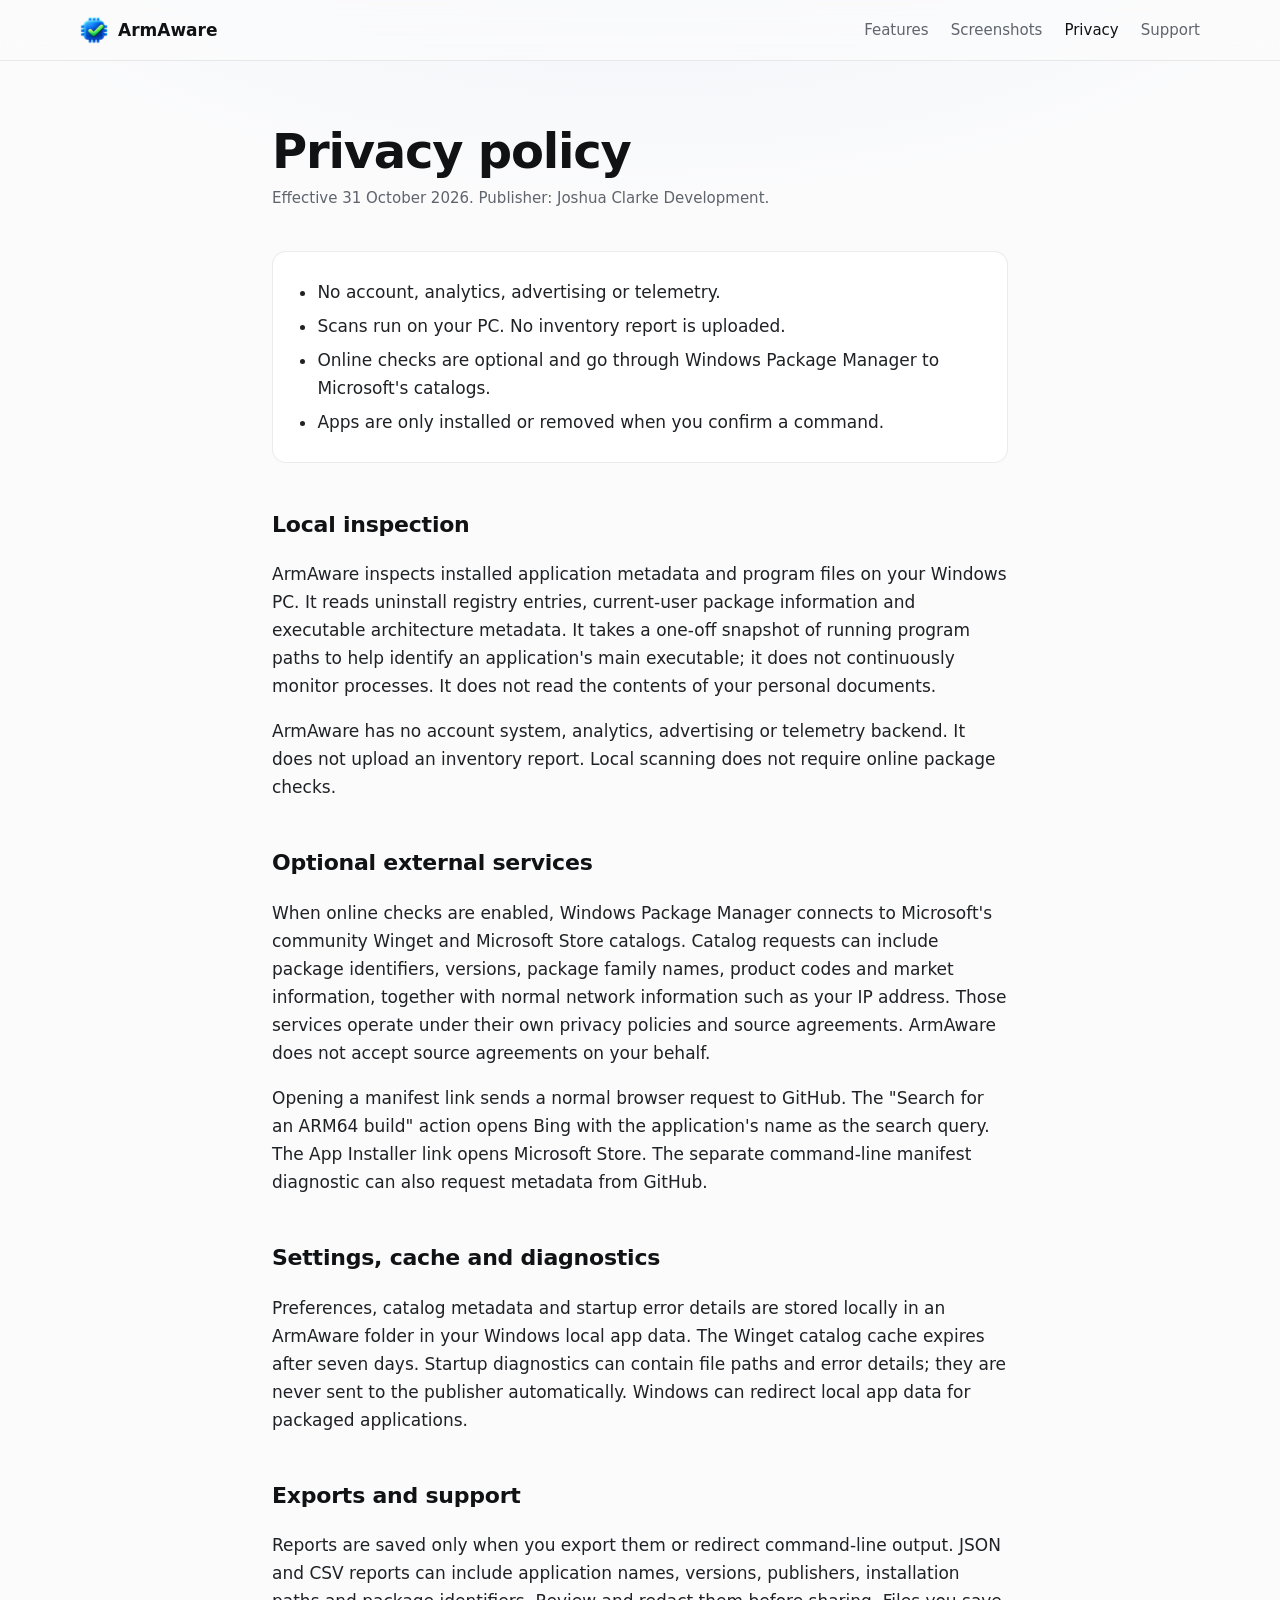
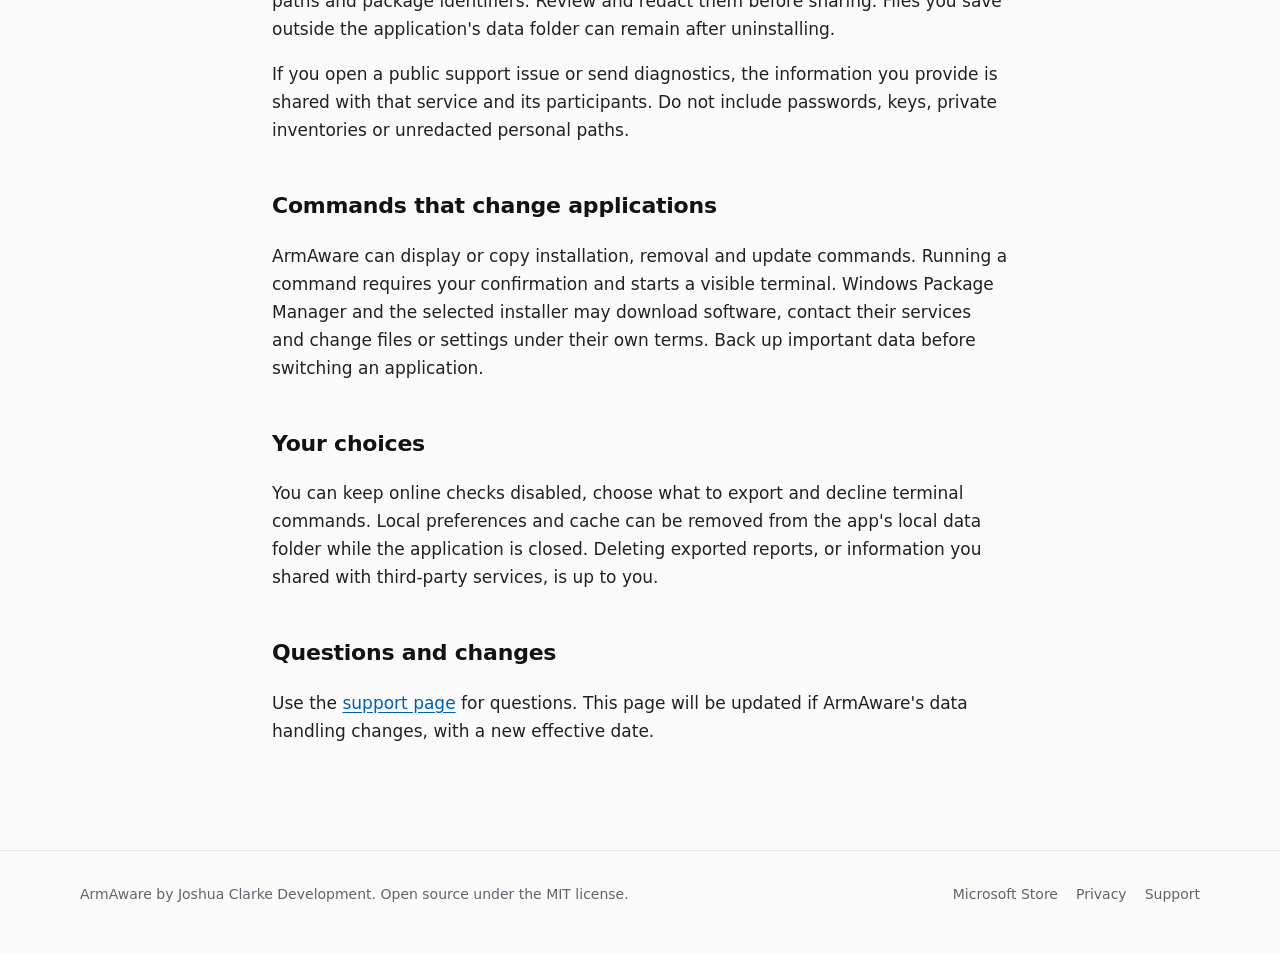
==== docs/privacy.html @ 5b1fdc79 "Initial commit" ====
<!doctype html>
<html lang="en">
<head>
<meta charset="utf-8">
<meta name="viewport" content="width=device-width, initial-scale=1">
<title>Privacy policy | ArmAware</title>
<meta name="description" content="How ArmAware handles information on your PC.">
<link rel="icon" href="img/icon.png">
<link rel="stylesheet" href="site.css">
</head>
<body>
<header class="site-header">
  <div class="wrap">
    <a class="brand" href="index.html"><img src="img/icon.png" alt="">ArmAware</a>
    <nav class="site-nav" aria-label="Main">
      <a class="hide-sm" href="index.html#features">Features</a>
      <a class="hide-sm" href="index.html#screenshots">Screenshots</a>
      <a href="privacy.html" aria-current="page">Privacy</a>
      <a href="support.html">Support</a>
    </nav>
  </div>
</header>

<main class="wrap doc">
  <h1>Privacy policy</h1>
  <p class="meta">Effective 31 October 2026. Publisher: Joshua Clarke Development.</p>

  <div class="summary">
    <ul>
      <li>No account, analytics, advertising or telemetry.</li>
      <li>Scans run on your PC. No inventory report is uploaded.</li>
      <li>Online checks are optional and go through Windows Package Manager to Microsoft's catalogs.</li>
      <li>Apps are only installed or removed when you confirm a command.</li>
    </ul>
  </div>

  <h2>Local inspection</h2>
  <p>ArmAware inspects installed application metadata and program files on your Windows PC. It reads uninstall registry entries, current-user package information and executable architecture metadata. It takes a one-off snapshot of running program paths to help identify an application's main executable; it does not continuously monitor processes. It does not read the contents of your personal documents.</p>
  <p>ArmAware has no account system, analytics, advertising or telemetry backend. It does not upload an inventory report. Local scanning does not require online package checks.</p>

  <h2>Optional external services</h2>
  <p>When online checks are enabled, Windows Package Manager connects to Microsoft's community Winget and Microsoft Store catalogs. Catalog requests can include package identifiers, versions, package family names, product codes and market information, together with normal network information such as your IP address. Those services operate under their own privacy policies and source agreements. ArmAware does not accept source agreements on your behalf.</p>
  <p>Opening a manifest link sends a normal browser request to GitHub. The "Search for an ARM64 build" action opens Bing with the application's name as the search query. The App Installer link opens Microsoft Store. The separate command-line manifest diagnostic can also request metadata from GitHub.</p>

  <h2>Settings, cache and diagnostics</h2>
  <p>Preferences, catalog metadata and startup error details are stored locally in an ArmAware folder in your Windows local app data. The Winget catalog cache expires after seven days. Startup diagnostics can contain file paths and error details; they are never sent to the publisher automatically. Windows can redirect local app data for packaged applications.</p>

  <h2>Exports and support</h2>
  <p>Reports are saved only when you export them or redirect command-line output. JSON and CSV reports can include application names, versions, publishers, installation paths and package identifiers. Review and redact them before sharing. Files you save outside the application's data folder can remain after uninstalling.</p>
  <p>If you open a public support issue or send diagnostics, the information you provide is shared with that service and its participants. Do not include passwords, keys, private inventories or unredacted personal paths.</p>

  <h2>Commands that change applications</h2>
  <p>ArmAware can display or copy installation, removal and update commands. Running a command requires your confirmation and starts a visible terminal. Windows Package Manager and the selected installer may download software, contact their services and change files or settings under their own terms. Back up important data before switching an application.</p>

  <h2>Your choices</h2>
  <p>You can keep online checks disabled, choose what to export and decline terminal commands. Local preferences and cache can be removed from the app's local data folder while the application is closed. Deleting exported reports, or information you shared with third-party services, is up to you.</p>

  <h2>Questions and changes</h2>
  <p>Use the <a href="support.html">support page</a> for questions. This page will be updated if ArmAware's data handling changes, with a new effective date.</p>
</main>

<footer class="site-footer">
  <div class="wrap">
    <span>ArmAware by Joshua Clarke Development. Open source under the MIT license.</span>
    <nav aria-label="Footer">
      <a href="https://apps.microsoft.com/detail/9N84PT3981Z1">Microsoft Store</a>
      <a href="privacy.html">Privacy</a>
      <a href="support.html">Support</a>
    </nav>
  </div>
</footer>
</body>
</html>
---- docs/site.css ----
:root {
  color-scheme: dark;
  --bg: #08090a;
  --surface: #101113;
  --raised: #16171a;
  --line: rgba(255, 255, 255, .08);
  --line-strong: rgba(255, 255, 255, .14);
  --ink: #f7f8f8;
  --muted: #8a8f98;
  --accent: #7db7ff;
  --accent-ink: #08090a;
  --native: #6ccb5f;
  --emulated: #d9a441;
  --glow: rgba(255, 255, 255, .06);
  --shadow: 0 40px 120px rgba(0, 0, 0, .7);
  --radius: 14px;
  --mono: "Cascadia Mono", "Cascadia Code", Consolas, monospace;
}

@media (prefers-color-scheme: light) {
  :root {
    color-scheme: light;
    --bg: #fbfbfc;
    --surface: #ffffff;
    --raised: #f3f4f6;
    --line: rgba(0, 0, 0, .08);
    --line-strong: rgba(0, 0, 0, .14);
    --ink: #111214;
    --muted: #5f646d;
    --accent: #005fb8;
    --accent-ink: #ffffff;
    --native: #0f7b0f;
    --emulated: #9d5d00;
    --glow: rgba(0, 95, 184, .06);
    --shadow: 0 30px 80px rgba(0, 0, 0, .14);
  }
}

* { box-sizing: border-box; }
html { scroll-behavior: smooth; }
body {
  margin: 0;
  background: radial-gradient(1100px 520px at 50% -160px, var(--glow), transparent 70%), var(--bg);
  color: var(--ink);
  font: 17px/1.65 "Segoe UI Variable Text", "Segoe UI", system-ui, -apple-system, sans-serif;
  -webkit-font-smoothing: antialiased;
}
img { max-width: 100%; height: auto; display: block; }
a { color: var(--accent); text-underline-offset: .2em; }
a:hover { text-decoration-thickness: 2px; }
code { font-family: var(--mono); font-size: .88em; background: var(--raised); border: 1px solid var(--line); border-radius: 6px; padding: .1em .35em; }
:focus-visible { outline: 2px solid var(--accent); outline-offset: 3px; border-radius: 6px; }

.wrap { width: min(1120px, 100% - 32px); margin-inline: auto; }

/* Header */
.site-header { position: sticky; top: 0; z-index: 10; backdrop-filter: saturate(160%) blur(14px); -webkit-backdrop-filter: saturate(160%) blur(14px);
  background: color-mix(in srgb, var(--bg) 78%, transparent); border-bottom: 1px solid var(--line); }
.site-header .wrap { display: flex; align-items: center; gap: 24px; height: 60px; }
.brand { display: inline-flex; align-items: center; gap: 10px; color: var(--ink); text-decoration: none; font-weight: 600; font-size: 17px; }
.brand img { width: 28px; height: 28px; }
.site-nav { display: flex; gap: 22px; margin-left: auto; }
.site-nav a { color: var(--muted); text-decoration: none; font-size: 15px; }
.site-nav a:hover, .site-nav a[aria-current="page"] { color: var(--ink); }

/* Buttons */
.btn { display: inline-flex; align-items: center; gap: 8px; padding: 10px 18px; border-radius: 10px; font-weight: 600; font-size: 15px; text-decoration: none;
  border: 1px solid var(--line-strong); background: var(--surface); color: var(--ink); }
.btn:hover { background: var(--raised); text-decoration: none; }
.btn-primary { background: var(--accent); border-color: transparent; color: var(--accent-ink); }
.btn-primary:hover { background: var(--accent); filter: brightness(1.08); }
.btn svg { width: 16px; height: 16px; }

/* Hero */
.hero { text-align: center; padding: 88px 0 40px; }
.eyebrow { font-family: var(--mono); font-size: 14px; color: var(--muted); margin: 0 0 18px; }
.hero h1 { font-family: "Segoe UI Variable Display", "Segoe UI", system-ui, sans-serif; font-size: clamp(40px, 7vw, 72px); line-height: 1.04;
  letter-spacing: -.03em; font-weight: 600; margin: 0 auto 20px; max-width: 14ch; }
.accent { color: var(--accent); }
.lede { color: var(--muted); font-size: clamp(18px, 2.2vw, 21px); max-width: 40rem; margin: 0 auto 32px; }
.actions { display: flex; flex-wrap: wrap; gap: 12px; justify-content: center; }
.note { color: var(--muted); font-size: 14px; margin-top: 14px; }

.shot { border-radius: var(--radius); overflow: hidden; border: 1px solid var(--line-strong); box-shadow: var(--shadow); background: #1c1c1c; }
.hero-shot { margin: 56px auto 0; max-width: 1040px; }

/* Sections */
section { padding: 72px 0; scroll-margin-top: 40px; }
.section-head { max-width: 40rem; margin-bottom: 40px; }
.section-head h2 { font-size: clamp(28px, 4vw, 40px); line-height: 1.15; letter-spacing: -.02em; font-weight: 600; margin: 0 0 12px; }
.section-head p { color: var(--muted); margin: 0; }

.statuses { display: flex; flex-wrap: wrap; gap: 10px; margin-top: 24px; }
.chip { display: inline-flex; align-items: center; gap: 8px; padding: 6px 12px; border-radius: 999px; border: 1px solid var(--line); background: var(--surface); font-size: 14px; font-weight: 500; }
.chip::before { content: ""; width: 8px; height: 8px; border-radius: 50%; background: currentColor; }

.features { display: grid; grid-template-columns: repeat(3, 1fr); gap: 16px; }
.card { background: var(--surface); border: 1px solid var(--line); border-radius: var(--radius); padding: 24px; }
.card img { width: 64px; height: 64px; margin-bottom: 14px; }
.card h3 { font-size: 18px; margin: 0 0 6px; font-weight: 600; }
.card p { color: var(--muted); margin: 0; font-size: 15.5px; }

/* Screenshot gallery */
.gallery { display: grid; gap: 56px; }
.gallery figure { margin: 0; display: grid; grid-template-columns: 1fr 1.9fr; gap: 40px; align-items: center; }
.gallery figure:nth-child(even) { grid-template-columns: 1.9fr 1fr; }
.gallery figure:nth-child(even) figcaption { order: 2; }
.gallery figcaption h3 { font-size: 22px; letter-spacing: -.01em; margin: 0 0 8px; font-weight: 600; }
.gallery figcaption p { color: var(--muted); margin: 0; }
.gallery a.shot { display: block; }

/* Steps / terminal */
.terminal { background: #0c0d0f; color: #e6e8eb; border: 1px solid var(--line-strong); border-radius: var(--radius); padding: 20px 22px; font-family: var(--mono);
  font-size: 14.5px; line-height: 1.8; overflow-x: auto; box-shadow: var(--shadow); }
.terminal .c { color: #6b7280; }
.terminal .p { color: #7db7ff; }

.privacy-points { display: grid; grid-template-columns: repeat(3, 1fr); gap: 16px; }
.privacy-points .card h3::before { content: "✓"; color: var(--native); margin-right: 8px; }

/* Long-form pages */
.doc { max-width: 46rem; padding: 64px 0 40px; }
.doc h1 { font-size: clamp(34px, 5vw, 48px); letter-spacing: -.025em; line-height: 1.1; margin: 0 0 8px; font-weight: 600; }
.doc .meta { color: var(--muted); margin: 0 0 40px; font-size: 15px; }
.doc h2 { font-size: 22px; margin: 44px 0 10px; letter-spacing: -.01em; font-weight: 600; }
.doc p, .doc li { color: color-mix(in srgb, var(--ink) 82%, var(--muted)); }
.doc ul { padding-left: 1.2em; }
.doc li { margin: 6px 0; }
.summary { background: var(--surface); border: 1px solid var(--line); border-radius: var(--radius); padding: 20px 24px; margin-bottom: 8px; }
.summary ul { margin: 0; }
.toc { display: flex; flex-wrap: wrap; gap: 8px 18px; font-size: 15px; margin-bottom: 8px; }

/* Footer */
.site-footer { border-top: 1px solid var(--line); margin-top: 48px; padding: 32px 0 48px; color: var(--muted); font-size: 14px; }
.site-footer .wrap { display: flex; flex-wrap: wrap; gap: 12px 28px; align-items: center; }
.site-footer nav { display: flex; flex-wrap: wrap; gap: 18px; margin-left: auto; }
.site-footer a { color: var(--muted); text-decoration: none; }
.site-footer a:hover { color: var(--ink); }

@media (max-width: 860px) {
  .features, .privacy-points { grid-template-columns: 1fr; }
  .gallery figure, .gallery figure:nth-child(even) { grid-template-columns: 1fr; gap: 18px; }
  .gallery figure:nth-child(even) figcaption { order: 0; }
  .hero { padding-top: 56px; }
  section { padding: 52px 0; }
}
@media (max-width: 560px) {
  .site-nav a.hide-sm { display: none; }
  .site-nav { gap: 16px; }
  .site-footer nav { margin-left: 0; }
}
@media (prefers-reduced-motion: reduce) { html { scroll-behavior: auto; } }
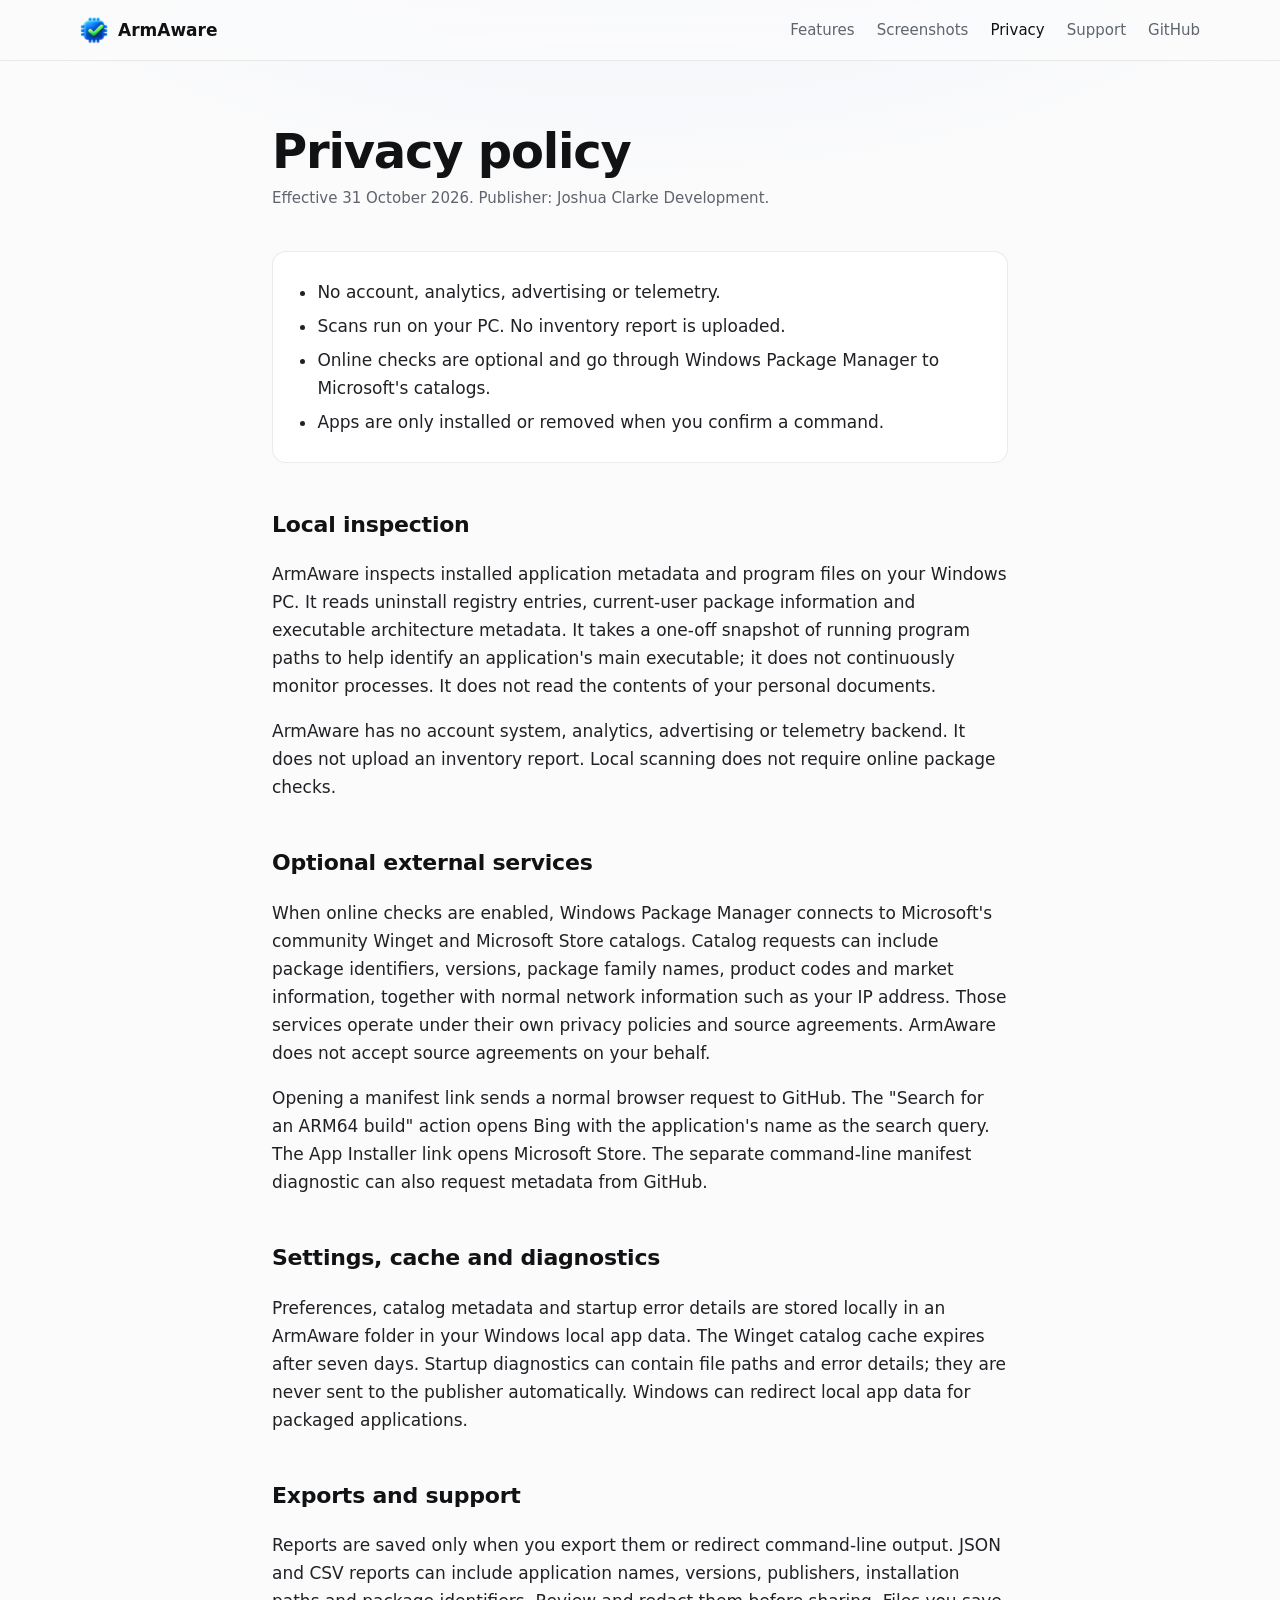
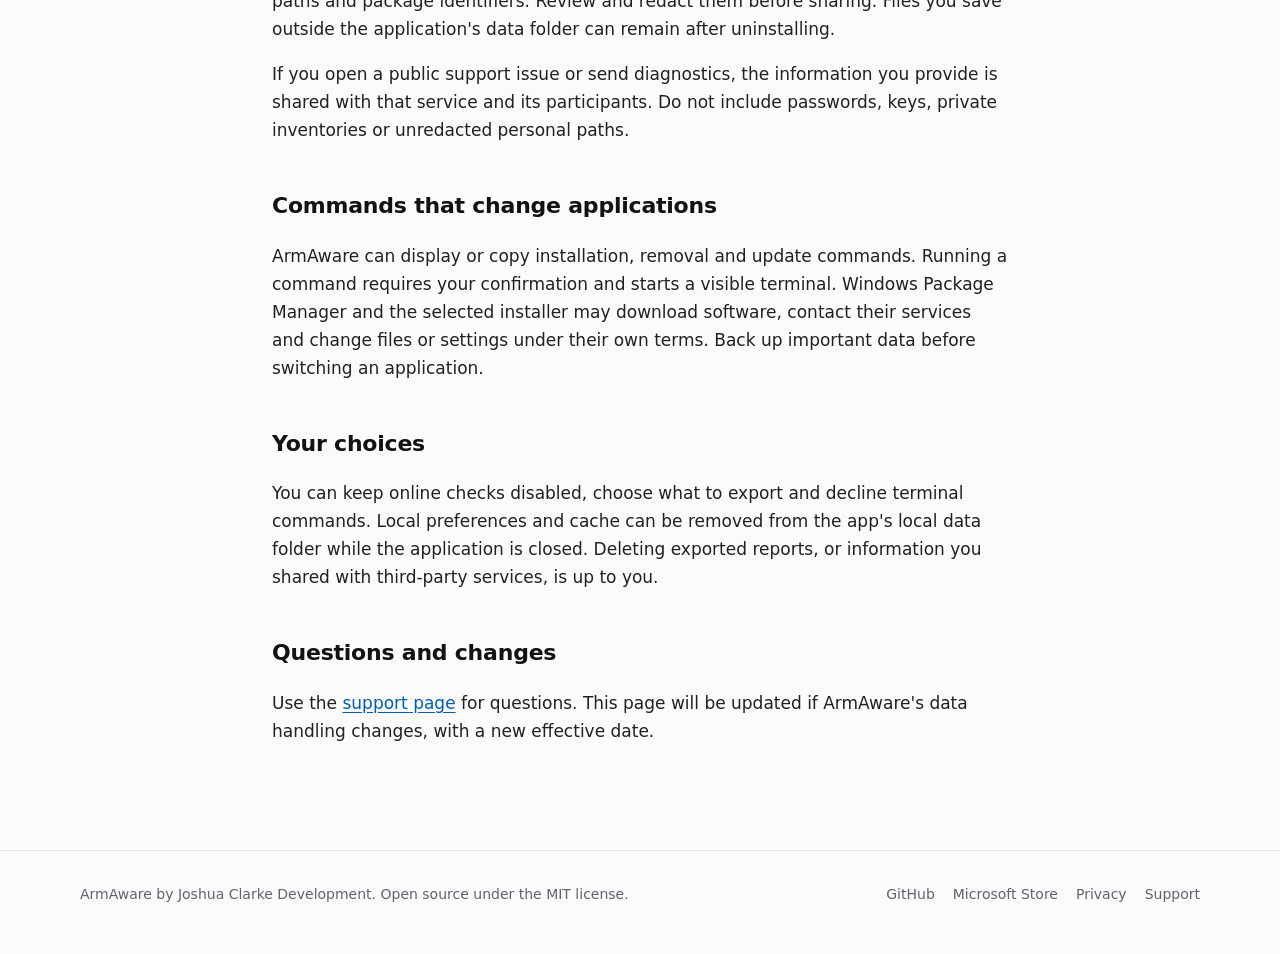
==== commit 42cefca5: "Link the website and repository, add a security policy" ====
--- a/docs/privacy.html
+++ b/docs/privacy.html
@@ -17,6 +17,7 @@
       <a class="hide-sm" href="index.html#screenshots">Screenshots</a>
       <a href="privacy.html" aria-current="page">Privacy</a>
       <a href="support.html">Support</a>
+      <a href="https://github.com/TheSirLan/ArmAware">GitHub</a>
     </nav>
   </div>
 </header>
@@ -63,6 +64,7 @@
   <div class="wrap">
     <span>ArmAware by Joshua Clarke Development. Open source under the MIT license.</span>
     <nav aria-label="Footer">
+      <a href="https://github.com/TheSirLan/ArmAware">GitHub</a>
       <a href="https://apps.microsoft.com/detail/9N84PT3981Z1">Microsoft Store</a>
       <a href="privacy.html">Privacy</a>
       <a href="support.html">Support</a>
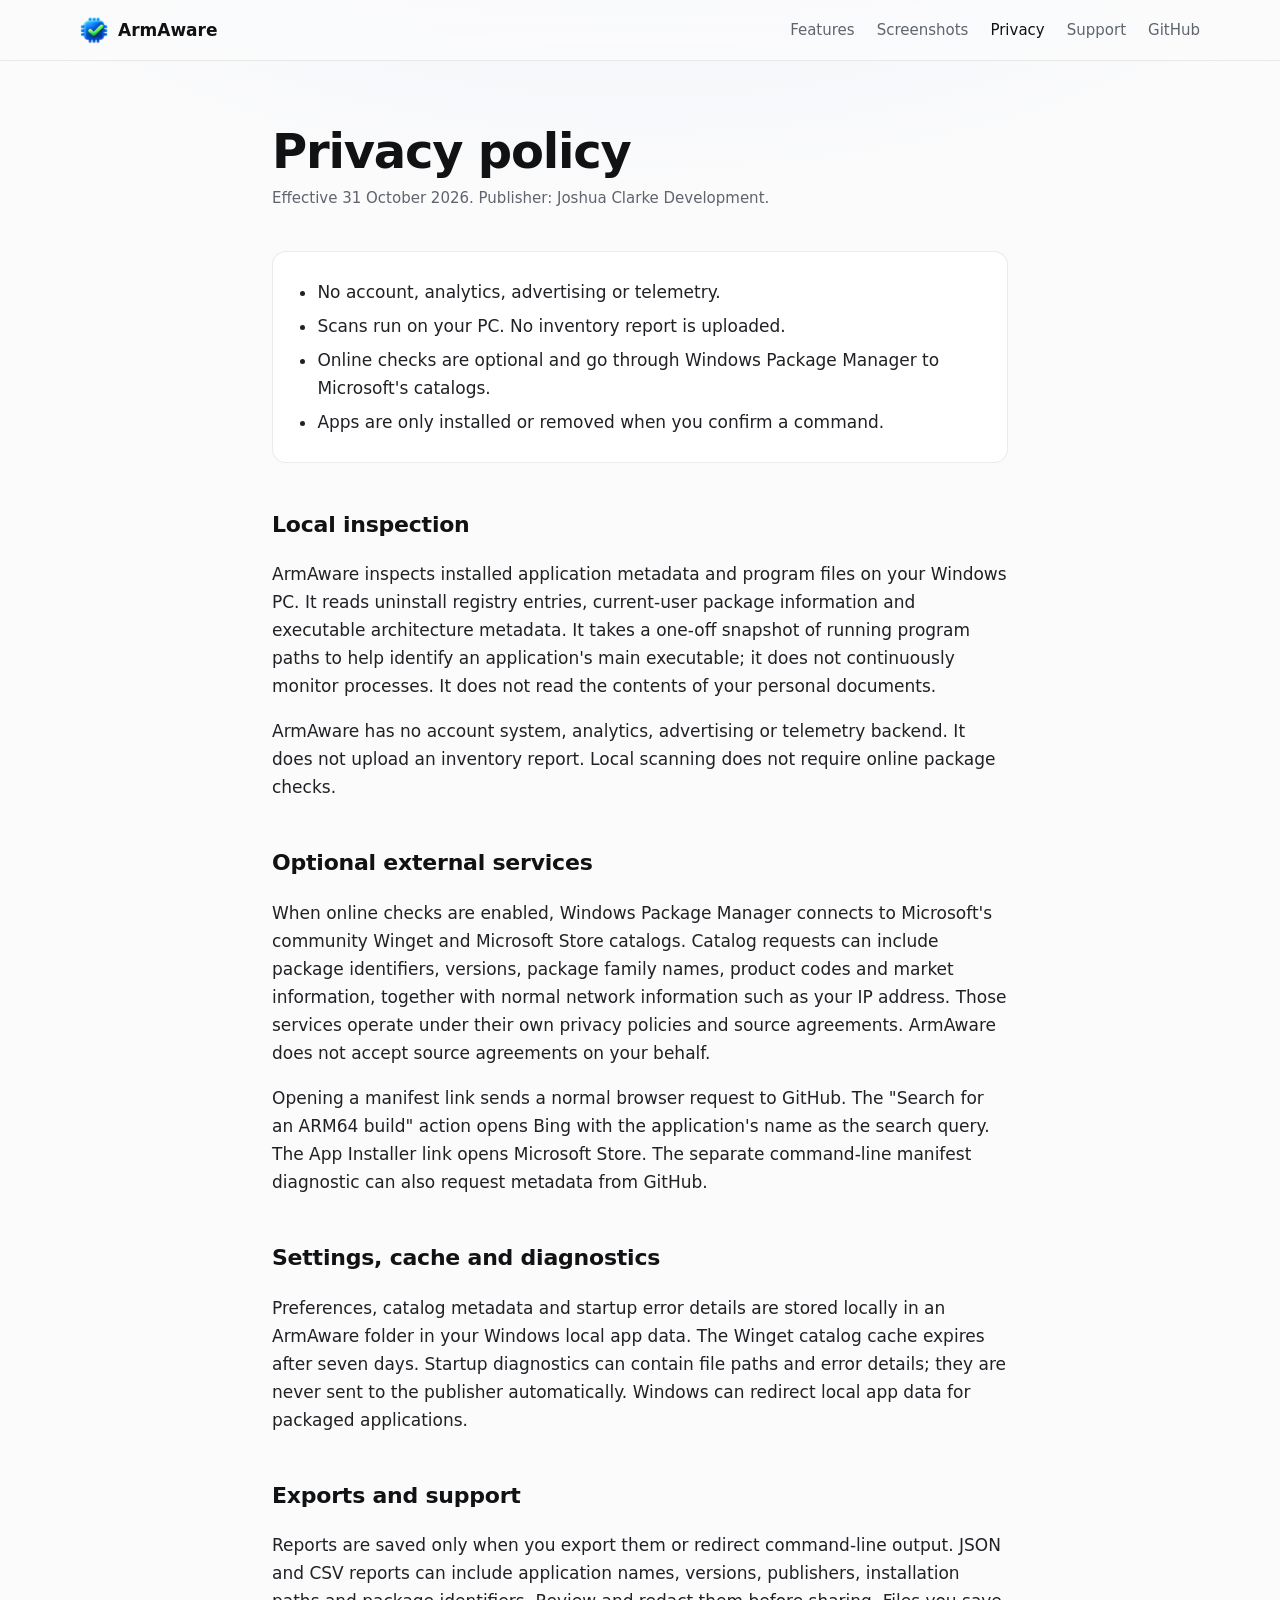
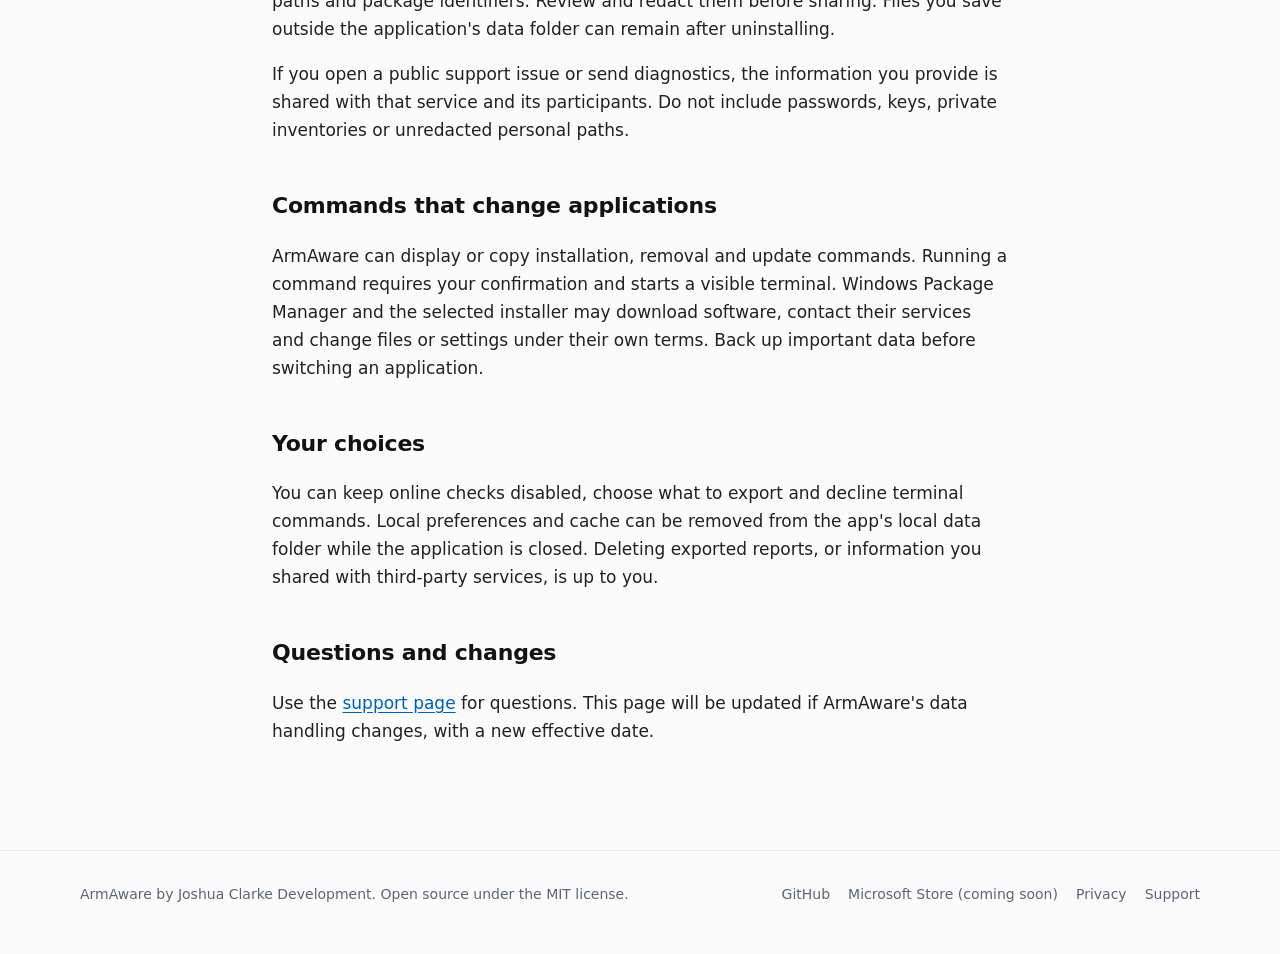
==== commit b19b7f5b: "Mark the Microsoft Store listing as coming soon" ====
--- a/docs/privacy.html
+++ b/docs/privacy.html
@@ -65,7 +65,7 @@
     <span>ArmAware by Joshua Clarke Development. Open source under the MIT license.</span>
     <nav aria-label="Footer">
       <a href="https://github.com/TheSirLan/ArmAware">GitHub</a>
-      <a href="https://apps.microsoft.com/detail/9N84PT3981Z1">Microsoft Store</a>
+      <span>Microsoft Store (coming soon)</span>
       <a href="privacy.html">Privacy</a>
       <a href="support.html">Support</a>
     </nav>
--- a/docs/site.css
+++ b/docs/site.css
@@ -150,3 +150,9 @@
   .site-footer nav { margin-left: 0; }
 }
 @media (prefers-reduced-motion: reduce) { html { scroll-behavior: auto; } }
+
+/* Store listing not live yet */
+.btn.is-soon { cursor: default; }
+.btn.is-soon:hover { filter: none; }
+.badge { font-size: 11.5px; font-weight: 700; letter-spacing: .04em; text-transform: uppercase; padding: 3px 8px; border-radius: 999px;
+  background: color-mix(in srgb, var(--accent-ink) 22%, transparent); color: var(--accent-ink); margin-left: 4px; }
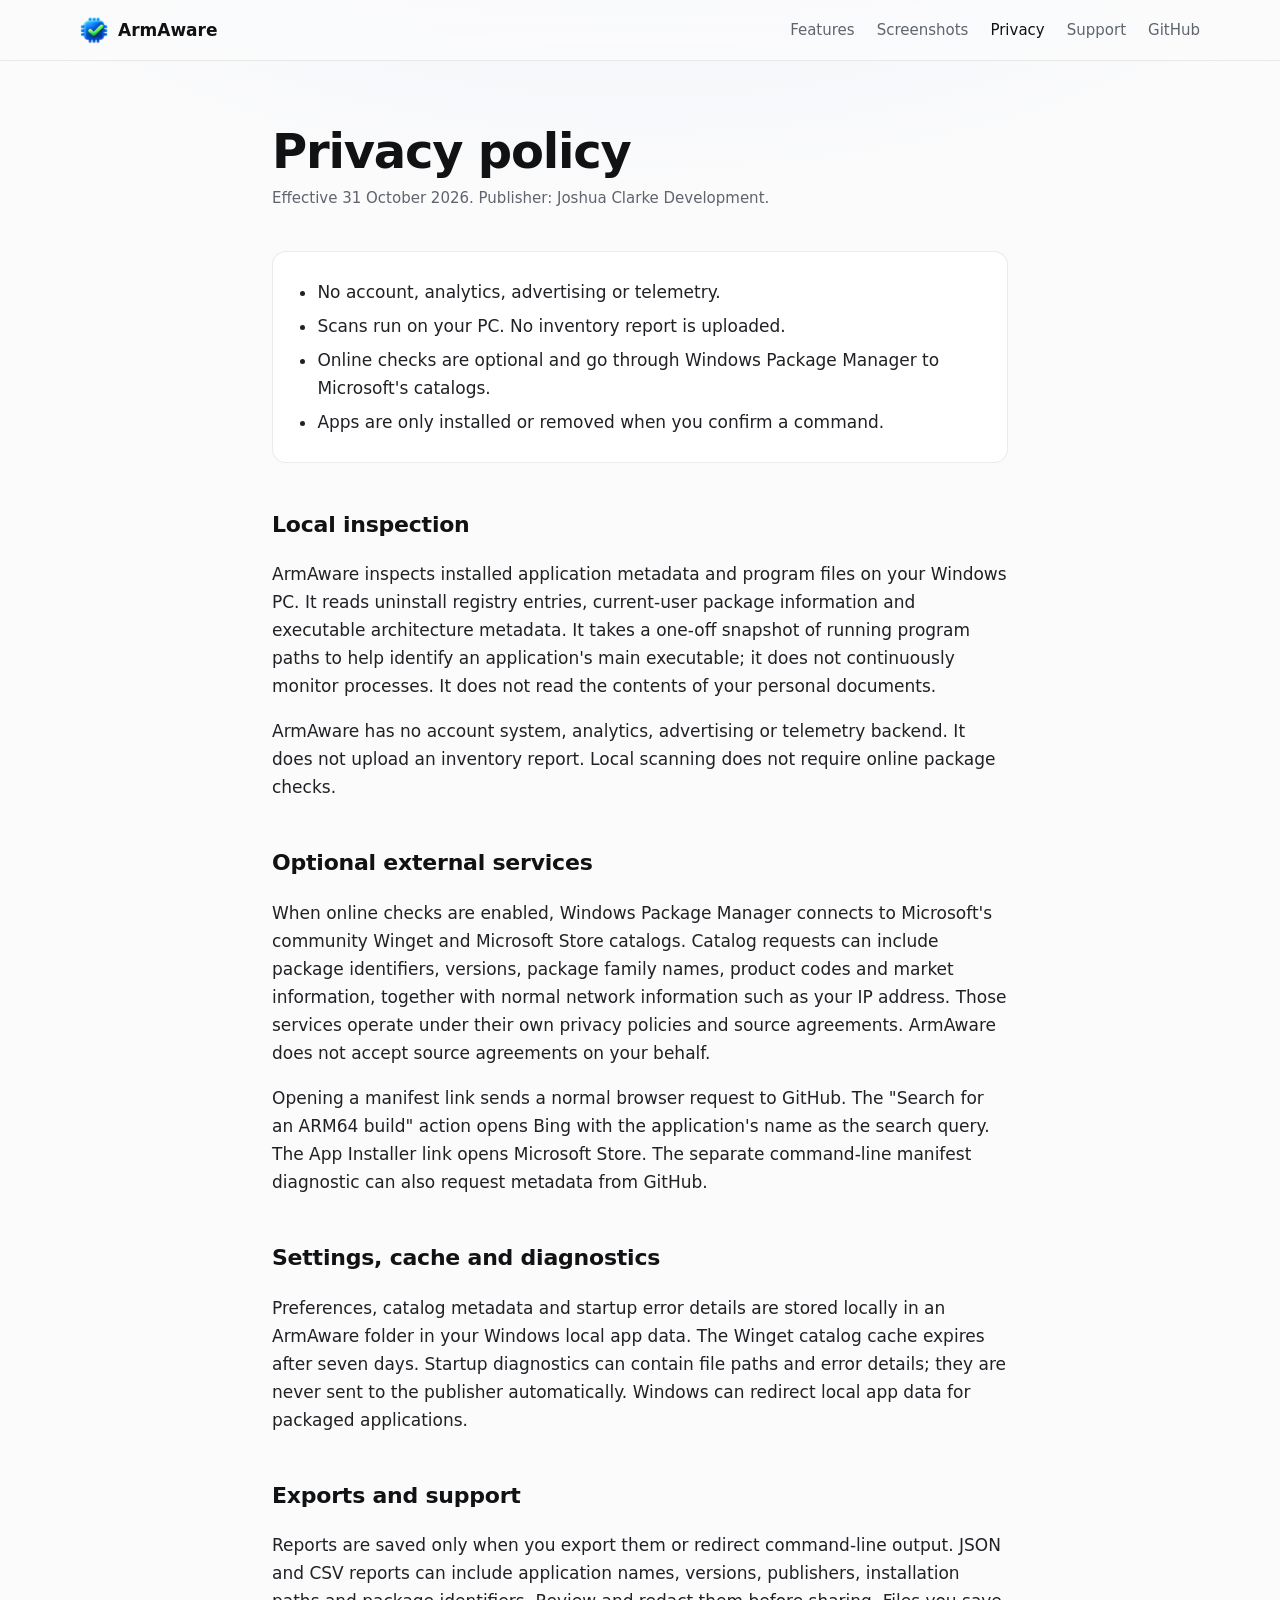
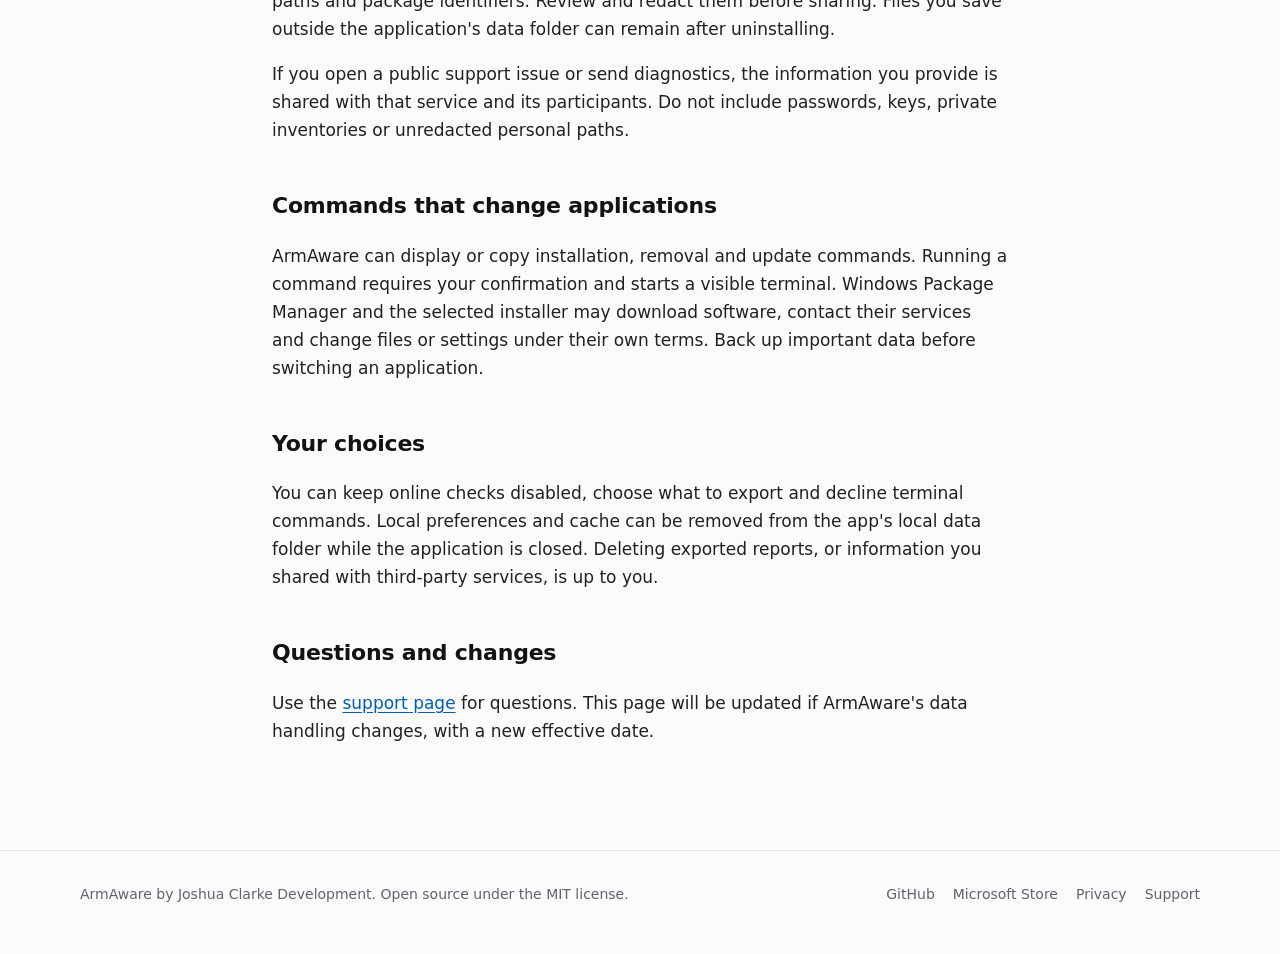
==== commit e78be408: "Link the live Microsoft Store listing with the official badge" ====
--- a/docs/privacy.html
+++ b/docs/privacy.html
@@ -65,7 +65,7 @@
     <span>ArmAware by Joshua Clarke Development. Open source under the MIT license.</span>
     <nav aria-label="Footer">
       <a href="https://github.com/TheSirLan/ArmAware">GitHub</a>
-      <span>Microsoft Store (coming soon)</span>
+      <a href="https://apps.microsoft.com/detail/9N84PT3981Z1">Microsoft Store</a>
       <a href="privacy.html">Privacy</a>
       <a href="support.html">Support</a>
     </nav>
--- a/docs/site.css
+++ b/docs/site.css
@@ -151,8 +151,6 @@
 }
 @media (prefers-reduced-motion: reduce) { html { scroll-behavior: auto; } }
 
-/* Store listing not live yet */
-.btn.is-soon { cursor: default; }
-.btn.is-soon:hover { filter: none; }
-.badge { font-size: 11.5px; font-weight: 700; letter-spacing: .04em; text-transform: uppercase; padding: 3px 8px; border-radius: 999px;
-  background: color-mix(in srgb, var(--accent-ink) 22%, transparent); color: var(--accent-ink); margin-left: 4px; }
+/* Official Microsoft Store badge */
+.store-badge { display: inline-flex; align-items: center; }
+.store-badge img { height: 48px; width: auto; display: block; }
